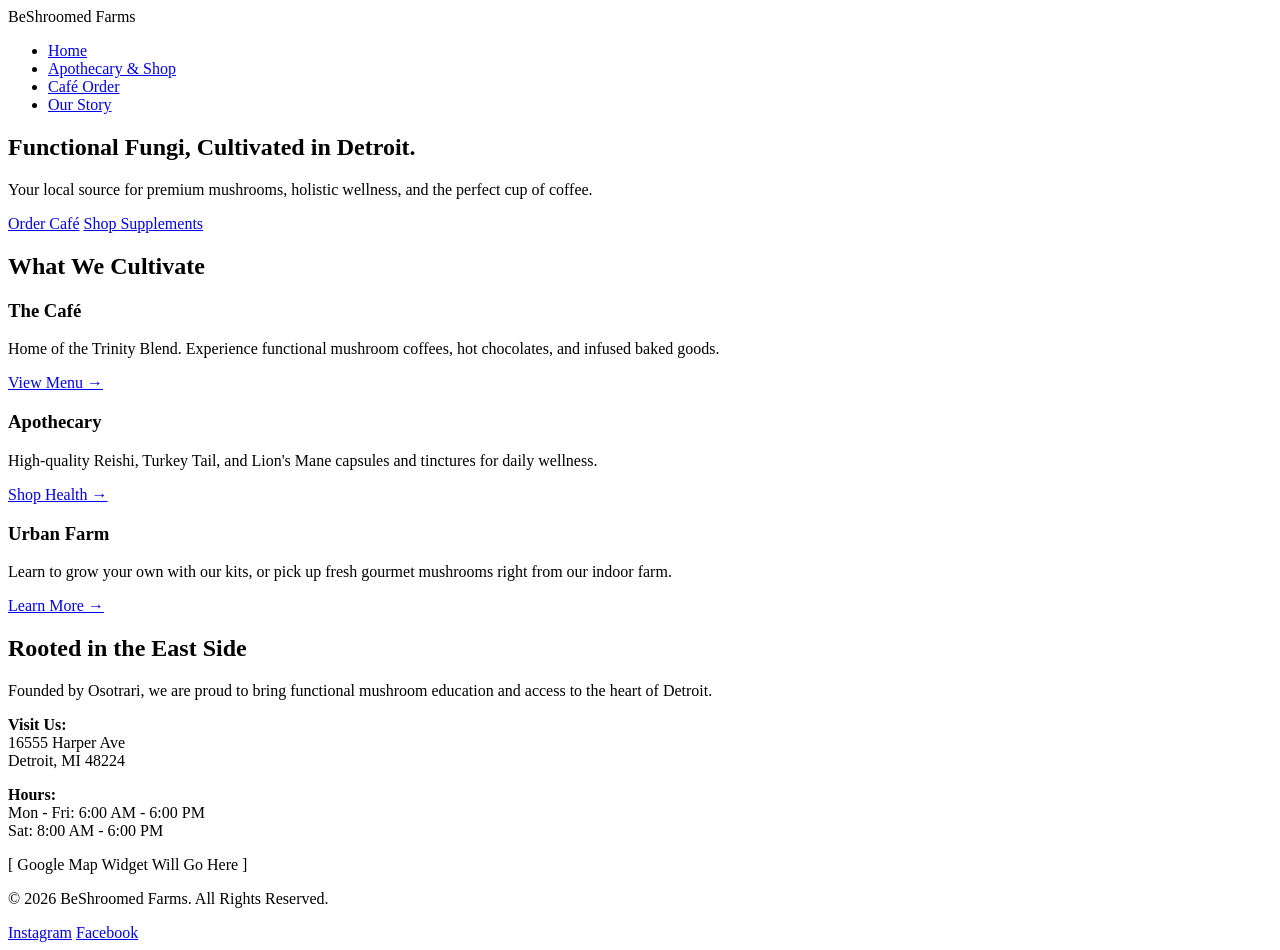
==== index.html @ c1e8046a "Create index.html" ====
<!DOCTYPE html>
<html lang="en">
<head>
    <meta charset="UTF-8">
    <meta name="viewport" content="width=device-width, initial-scale=1.0">
    <title>BeShroomed Farms | Detroit's Mushroom Farm & Café</title>
    <link rel="stylesheet" href="styles.css">
    <link href="https://fonts.googleapis.com/css2?family=Montserrat:wght@300;400;600&display=swap" rel="stylesheet">
</head>
<body>
  

    <header>
        <div class="logo">BeShroomed Farms</div>
        <nav>
            <ul>
                <li><a href="index.html">Home</a></li>
                <li><a href="shop.html">Apothecary & Shop</a></li>
                <li><a href="cafe.html">Café Order</a></li>
                <li><a href="about.html">Our Story</a></li>
            </ul>
        </nav>
    </header>

    <section class="hero">
        <div class="hero-content">
            <h1>Functional Fungi, Cultivated in Detroit.</h1>
            <p>Your local source for premium mushrooms, holistic wellness, and the perfect cup of coffee.</p>
            <div class="cta-buttons">
                <a href="cafe.html" class="btn primary-btn">Order Café</a>
                <a href="shop.html" class="btn secondary-btn">Shop Supplements</a>
            </div>
        </div>
    </section>

    <section class="offerings">
        <h2>What We Cultivate</h2>
        <div class="card-container">
            <div class="card">
                <h3>The Café</h3>
                <p>Home of the Trinity Blend. Experience functional mushroom coffees, hot chocolates, and infused baked goods.</p>
                <a href="cafe.html">View Menu &rarr;</a>
            </div>
            <div class="card">
                <h3>Apothecary</h3>
                <p>High-quality Reishi, Turkey Tail, and Lion's Mane capsules and tinctures for daily wellness.</p>
                <a href="shop.html">Shop Health &rarr;</a>
            </div>
            <div class="card">
                <h3>Urban Farm</h3>
                <p>Learn to grow your own with our kits, or pick up fresh gourmet mushrooms right from our indoor farm.</p>
                <a href="about.html#farm">Learn More &rarr;</a>
            </div>
        </div>
    </section>

    <section class="location-info">
        <div class="location-text">
            <h2>Rooted in the East Side</h2>
            <p>Founded by Osotrari, we are proud to bring functional mushroom education and access to the heart of Detroit.</p>
            <p><strong>Visit Us:</strong><br>16555 Harper Ave<br>Detroit, MI 48224</p>
            <p><strong>Hours:</strong><br>Mon - Fri: 6:00 AM - 6:00 PM<br>Sat: 8:00 AM - 6:00 PM</p>
        </div>
        <div class="map-container">
            <div class="map-placeholder">[ Google Map Widget Will Go Here ]</div>
        </div>
    </section>

    <footer>
        <p>&copy; 2026 BeShroomed Farms. All Rights Reserved.</p>
        <div class="social-links">
            <a href="https://www.instagram.com/beshroomedfarms" target="_blank">Instagram</a>
            <a href="https://www.facebook.com/profile.php?id=61552091885551" target="_blank">Facebook</a>
        </div>
    </footer>

</body>
</html>
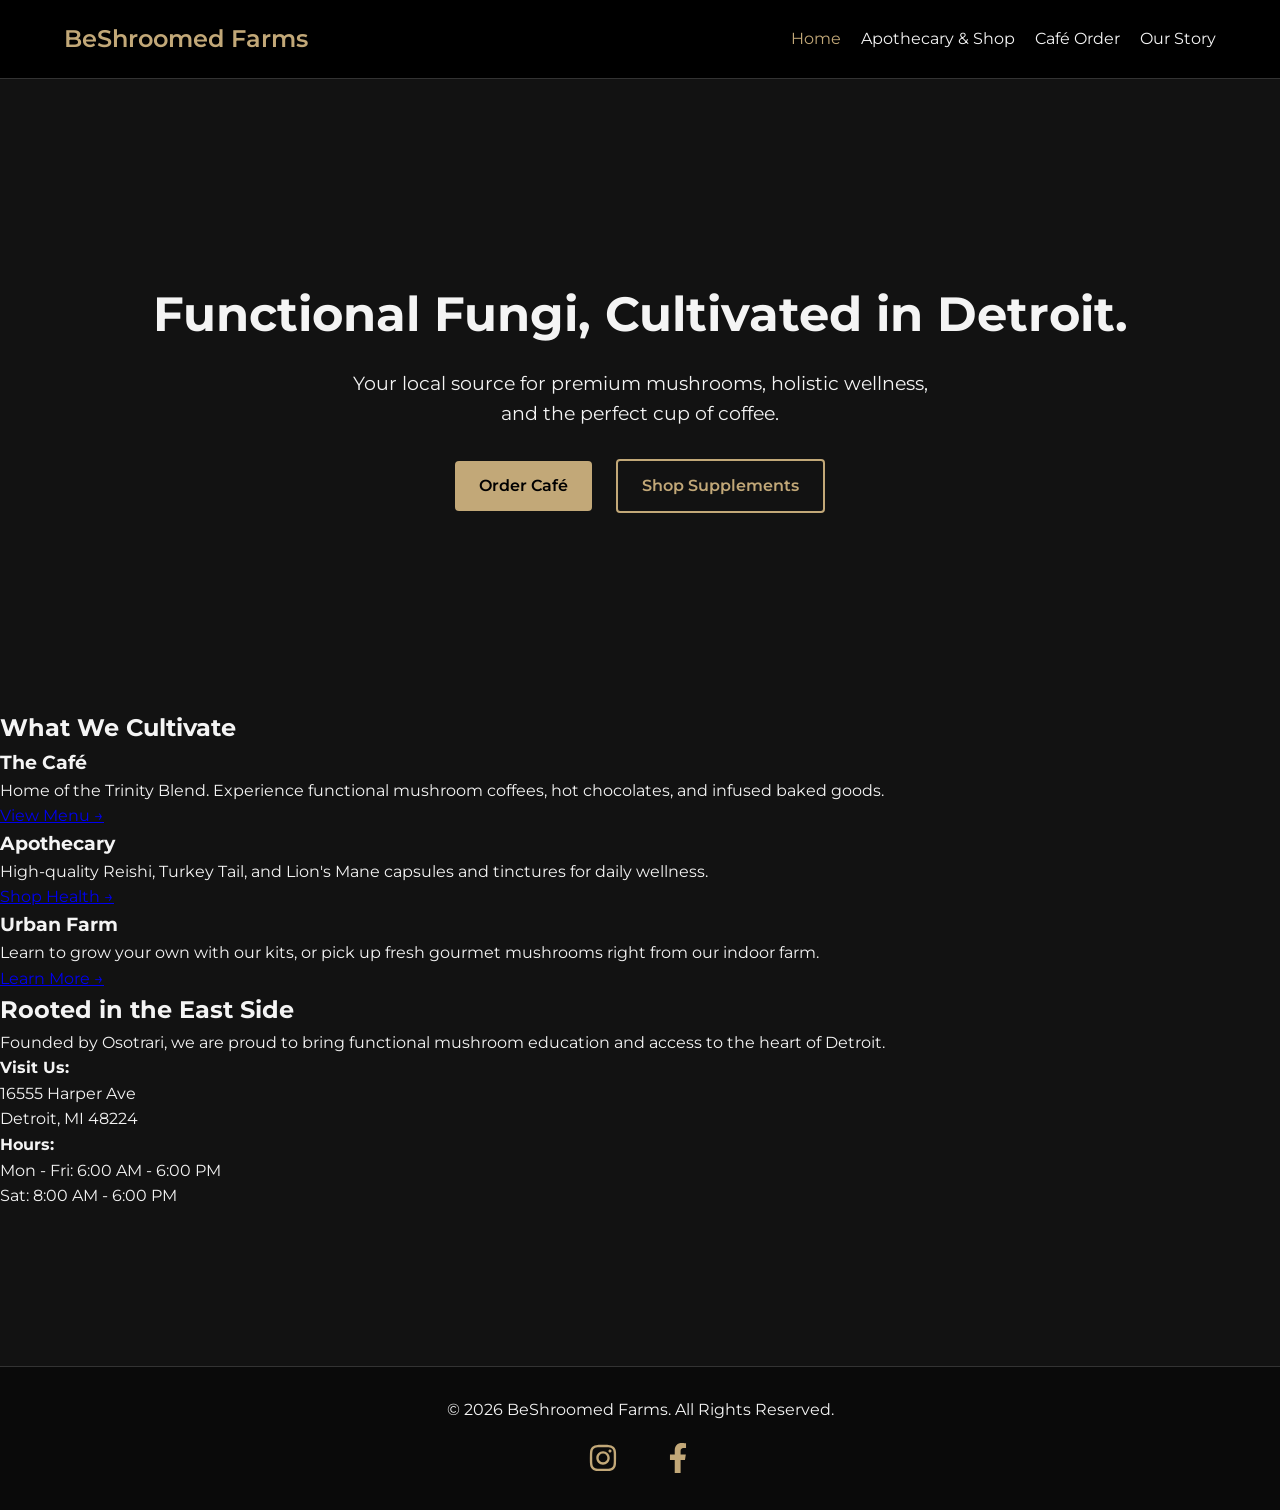
==== commit bd1f67c4: "Update index.html" ====
--- a/index.html
+++ b/index.html
@@ -8,13 +8,12 @@
     <link href="https://fonts.googleapis.com/css2?family=Montserrat:wght@300;400;600&display=swap" rel="stylesheet">
 </head>
 <body>
-  
 
     <header>
         <div class="logo">BeShroomed Farms</div>
         <nav>
             <ul>
-                <li><a href="index.html">Home</a></li>
+                <li><a href="index.html" style="color: var(--accent-earth);">Home</a></li>
                 <li><a href="shop.html">Apothecary & Shop</a></li>
                 <li><a href="cafe.html">Café Order</a></li>
                 <li><a href="about.html">Our Story</a></li>
@@ -61,16 +60,31 @@
             <p><strong>Visit Us:</strong><br>16555 Harper Ave<br>Detroit, MI 48224</p>
             <p><strong>Hours:</strong><br>Mon - Fri: 6:00 AM - 6:00 PM<br>Sat: 8:00 AM - 6:00 PM</p>
         </div>
-        <div class="map-container">
-            <div class="map-placeholder">[ Google Map Widget Will Go Here ]</div>
+        <div class="map-container" style="overflow: hidden;">
+            <iframe 
+                width="100%" 
+                height="100%" 
+                style="border:0; border-radius: 8px;" 
+                loading="lazy" 
+                allowfullscreen 
+                src="https://maps.google.com/maps?q=16555%20Harper%20Ave,%20Detroit,%20MI%2048224&t=&z=14&ie=UTF8&iwloc=&output=embed">
+            </iframe>
         </div>
     </section>
 
     <footer>
         <p>&copy; 2026 BeShroomed Farms. All Rights Reserved.</p>
         <div class="social-links">
-            <a href="https://www.instagram.com/beshroomedfarms" target="_blank">Instagram</a>
-            <a href="https://www.facebook.com/profile.php?id=61552091885551" target="_blank">Facebook</a>
+            <a href="https://www.instagram.com/beshroomedfarms" target="_blank" aria-label="Instagram">
+                <svg class="social-icon" xmlns="http://www.w3.org/2000/svg" viewBox="0 0 448 512">
+                    <path d="M224.1 141c-63.6 0-114.9 51.3-114.9 114.9s51.3 114.9 114.9 114.9S339 319.5 339 255.9 287.7 141 224.1 141zm0 189.6c-41.1 0-74.7-33.5-74.7-74.7s33.5-74.7 74.7-74.7 74.7 33.5 74.7 74.7-33.6 74.7-74.7 74.7zm146.4-194.3c0 14.9-12 26.8-26.8 26.8-14.9 0-26.8-12-26.8-26.8s12-26.8 26.8-26.8 26.8 12.2 26.8 26.8zm76.1 27.2c-1.7-35.9-9.9-67.7-36.2-93.9-26.2-26.2-58-34.4-93.9-36.2-37-2.1-147.9-2.1-184.9 0-35.8 1.7-67.6 9.9-93.9 36.1s-34.4 58-36.2 93.9c-2.1 37-2.1 147.9 0 184.9 1.7 35.9 9.9 67.7 36.2 93.9s58 34.4 93.9 36.2c37 2.1 147.9 2.1 184.9 0 35.9-1.7 67.7-9.9 93.9-36.2 26.2-26.2 34.4-58 36.2-93.9 2.1-37 2.1-147.8 0-184.8zM398.8 388c-7.8 19.6-22.9 34.7-42.6 42.6-29.5 11.7-99.5 9-132.1 9s-102.7 2.6-132.1-9c-19.6-7.8-34.7-22.9-42.6-42.6-11.7-29.5-9-99.5-9-132.1s-2.6-102.7 9-132.1c7.8-19.6 22.9-34.7 42.6-42.6 29.5-11.7 99.5-9 132.1-9s102.7-2.6 132.1 9c19.6 7.8 34.7 22.9 42.6 42.6 11.7 29.5 9 99.5 9 132.1s2.7 102.7-9 132.1z"/>
+                </svg>
+            </a>
+            <a href="https://www.facebook.com/profile.php?id=61552091885551" target="_blank" aria-label="Facebook">
+                <svg class="social-icon" xmlns="http://www.w3.org/2000/svg" viewBox="0 0 320 512">
+                    <path d="M279.14 288l14.22-92.66h-88.91v-60.13c0-25.35 12.42-50.06 52.24-50.06h40.42V6.26S260.43 0 225.36 0c-73.22 0-121.08 44.38-121.08 124.72v70.62H22.89V288h81.39v224h100.17V288z"/>
+                </svg>
+            </a>
         </div>
     </footer>
 
--- a/styles.css
+++ b/styles.css
@@ -0,0 +1,492 @@
+/* --- Global Color Palette & Variables --- */
+:root {
+    --bg-dark: #121212;
+    --text-light: #f4f4f4;
+    --accent-earth: #c2a878; 
+    --accent-hover: #a18a5e;
+    --card-bg: #1e1e1e;
+}
+
+* {
+    margin: 0;
+    padding: 0;
+    box-sizing: border-box;
+    font-family: 'Montserrat', sans-serif;
+}
+
+body {
+    background-color: var(--bg-dark);
+    color: var(--text-light);
+    line-height: 1.6;
+}
+
+/* --- Header & Nav --- */
+header {
+    display: flex;
+    justify-content: space-between;
+    align-items: center;
+    padding: 20px 5%;
+    background-color: #000;
+    border-bottom: 1px solid #333;
+}
+
+.logo {
+    font-size: 1.5rem;
+    font-weight: 600;
+    color: var(--accent-earth);
+}
+
+nav ul {
+    list-style: none;
+    display: flex;
+    gap: 20px;
+}
+
+nav a {
+    color: var(--text-light);
+    text-decoration: none;
+    font-weight: 400;
+    transition: color 0.3s;
+}
+
+nav a:hover {
+    color: var(--accent-earth);
+}
+
+/* --- Base Hero Section (Used on Home Page) --- */
+.hero {
+    height: 70vh;
+    display: flex;
+    align-items: center;
+    justify-content: center;
+    text-align: center;
+    padding: 0 20px;
+    background: linear-gradient(rgba(18, 18, 18, 0.8), rgba(18, 18, 18, 0.9)), url('https://placehold.co/1920x1080/1a1a1a/c2a878?text=Detroit+Mushroom+Farm') center/cover;
+}
+
+.hero h1 {
+    font-size: 3rem;
+    margin-bottom: 15px;
+}
+
+.hero p {
+    font-size: 1.2rem;
+    max-width: 600px;
+    margin: 0 auto 30px;
+}
+
+/* --- Buttons --- */
+.btn {
+    padding: 12px 24px;
+    text-decoration: none;
+    border-radius: 4px;
+    font-weight: 600;
+    transition: background 0.3s, color 0.3s;
+    margin: 0 10px;
+    display: inline-block;
+}
+
+.primary-btn {
+    background-color: var(--accent-earth);
+    color: #000;
+}
+
+.primary-btn:hover {
+    background-color: var(--accent-hover);
+}
+
+.secondary-btn {
+    background-color: transparent;
+    border: 2px solid var(--accent-earth);
+    color: var(--accent-earth);
+}
+
+.secondary-btn:hover {
+    background-color: var(--accent-earth);
+    color: #000;
+}
+
+/* --- Footer --- */
+footer {
+    text-align: center;
+    padding: 30px;
+    background-color: #0a0a0a;
+    border-top: 1px solid #333;
+}
+
+.social-links {
+    margin-top: 15px;
+}
+
+.social-links a {
+    color: var(--accent-earth);
+    text-decoration: none;
+    margin: 0 10px;
+}
+
+/* =========================================
+   CAFÉ PAGE SPECIFIC STYLES
+   ========================================= */
+
+.cafe-hero {
+    height: 50vh; 
+    background: linear-gradient(rgba(18, 18, 18, 0.8), rgba(18, 18, 18, 0.9)), url('https://placehold.co/1920x1080/1a1a1a/c2a878?text=Cafe+Interior') center/cover;
+}
+
+.menu-container {
+    max-width: 800px;
+    margin: 60px auto;
+    padding: 0 20px;
+}
+
+.menu-category {
+    margin-bottom: 50px;
+}
+
+.menu-category h2 {
+    color: var(--accent-earth);
+    border-bottom: 2px solid #333;
+    padding-bottom: 10px;
+    margin-bottom: 10px;
+}
+
+.category-desc {
+    font-style: italic;
+    color: #aaa;
+    margin-bottom: 25px;
+}
+
+.menu-item {
+    display: flex;
+    align-items: center; 
+    gap: 20px; 
+    margin-bottom: 30px; 
+    padding-bottom: 20px;
+    border-bottom: 1px dashed #333;
+}
+
+.menu-item-img {
+    width: 100px; 
+    height: 100px; 
+    object-fit: cover; 
+    border-radius: 8px; 
+    border: 2px solid var(--accent-earth); 
+}
+
+.item-content {
+    display: flex;
+    justify-content: space-between; 
+    align-items: baseline;
+    width: 100%; 
+}
+
+.item-details h3 {
+    font-size: 1.2rem;
+    color: var(--text-light);
+}
+
+.item-details p {
+    font-size: 0.9rem;
+    color: #bbb;
+    margin-top: 5px;
+    max-width: 85%; 
+}
+
+.item-price {
+    font-weight: 600;
+    color: var(--accent-earth);
+    font-size: 1.1rem;
+    white-space: nowrap; 
+}
+
+.order-integration {
+    text-align: center;
+    padding: 60px 20px;
+    background-color: var(--card-bg);
+    margin-bottom: 0;
+}
+
+/* Mobile Responsiveness for Menu Items */
+@media (max-width: 600px) {
+    .menu-item {
+        flex-direction: column; 
+        align-items: flex-start;
+    }
+    
+    .menu-item-img {
+        width: 100%; 
+        height: 200px;
+    }
+    
+    .item-content {
+        flex-direction: column;
+        gap: 10px;
+    }
+}
+
+/* =========================================
+   ABOUT PAGE SPECIFIC STYLES
+   ========================================= */
+
+.about-hero {
+    height: 50vh;
+    background: linear-gradient(rgba(18, 18, 18, 0.8), rgba(18, 18, 18, 0.9)), url('https://placehold.co/1920x1080/1a1a1a/c2a878?text=Urban+Farm+Setup') center/cover;
+}
+
+.story-container {
+    max-width: 1000px;
+    margin: 80px auto;
+    padding: 0 20px;
+}
+
+.story-block {
+    display: flex;
+    align-items: center;
+    gap: 50px;
+    margin-bottom: 80px;
+}
+
+/* This reverses the layout for every other block to keep the eye moving */
+.reverse-block {
+    flex-direction: row-reverse;
+}
+
+.story-text {
+    flex: 1;
+}
+
+.story-text h2 {
+    color: var(--accent-earth);
+    margin-bottom: 20px;
+    font-size: 2.2rem;
+    line-height: 1.2;
+}
+
+.story-text p {
+    margin-bottom: 15px;
+    font-size: 1.1rem;
+    color: #ccc;
+}
+
+.story-img {
+    flex: 1;
+    width: 100%;
+    max-width: 500px;
+    height: 400px;
+    object-fit: cover;
+    border-radius: 8px;
+    border: 2px solid #333;
+}
+
+/* Styling for the video embed placeholder */
+.video-placeholder {
+    flex: 1;
+    width: 100%;
+    max-width: 500px;
+    height: 400px;
+    background-color: var(--card-bg);
+    border-radius: 8px;
+    border: 2px dashed var(--accent-earth);
+    display: flex;
+    align-items: center;
+    justify-content: center;
+    color: var(--accent-earth);
+    font-style: italic;
+    font-weight: 600;
+}
+
+/* Mobile Responsiveness for the Story Blocks */
+@media (max-width: 800px) {
+    .story-block, .reverse-block {
+        flex-direction: column; /* Stacks text and image/video */
+        text-align: center;
+        gap: 30px;
+        margin-bottom: 60px;
+    }
+
+    .story-img, .video-placeholder {
+        height: 300px;
+    }
+}
+
+/* =========================================
+   SHOP PAGE SPECIFIC STYLES
+   ========================================= */
+
+.shop-hero {
+    height: 50vh;
+    background: linear-gradient(rgba(18, 18, 18, 0.8), rgba(18, 18, 18, 0.9)), url('https://placehold.co/1920x1080/1a1a1a/c2a878?text=Apothecary+Supplements') center/cover;
+}
+
+.shop-container {
+    max-width: 1200px;
+    margin: 60px auto;
+    padding: 0 20px;
+}
+
+.shop-category-title {
+    color: var(--accent-earth);
+    border-bottom: 2px solid #333;
+    padding-bottom: 10px;
+    margin-bottom: 40px;
+    font-size: 2rem;
+    margin-top: 60px;
+}
+
+/* The Grid System for Products */
+.product-grid {
+    display: grid;
+    grid-template-columns: repeat(auto-fit, minmax(300px, 1fr));
+    gap: 40px;
+}
+
+.product-card {
+    background-color: var(--card-bg);
+    border: 1px solid #333;
+    border-radius: 8px;
+    padding: 20px;
+    text-align: center;
+    transition: transform 0.3s ease, box-shadow 0.3s ease;
+    display: flex;
+    flex-direction: column;
+}
+
+.product-card:hover {
+    transform: translateY(-5px);
+    box-shadow: 0 8px 15px rgba(0, 0, 0, 0.5);
+}
+
+.product-img {
+    width: 100%;
+    height: 250px;
+    object-fit: cover;
+    border-radius: 4px;
+    margin-bottom: 20px;
+    border: 2px solid #222;
+}
+
+.product-title {
+    font-size: 1.3rem;
+    color: var(--text-light);
+    margin-bottom: 10px;
+}
+
+.product-desc {
+    font-size: 0.95rem;
+    color: #bbb;
+    margin-bottom: 20px;
+    flex-grow: 1; /* Pushes the price and button to the bottom evenly */
+}
+
+.product-price {
+    font-size: 1.4rem;
+    color: var(--accent-earth);
+    font-weight: 600;
+    margin-bottom: 20px;
+}
+
+.add-to-cart {
+    width: 100%;
+    margin: 0;
+    cursor: pointer;
+}
+
+/* =========================================
+   UPDATED FOOTER SOCIAL ICONS
+   ========================================= */
+
+.social-links {
+    margin-top: 20px;
+    display: flex;
+    justify-content: center;
+    gap: 25px;
+}
+
+.social-icon {
+    width: 30px; /* Size of the icon */
+    height: 30px;
+    fill: var(--accent-earth); /* Colors the SVG to match your theme */
+    transition: fill 0.3s ease, transform 0.3s ease;
+}
+
+.social-links a:hover .social-icon {
+    fill: var(--accent-hover);
+    transform: scale(1.1); /* Subtle "pop" effect on hover */
+}
+/* =========================================
+   CONTACT FORM STYLES
+   ========================================= */
+.contact-section {
+    background-color: var(--card-bg);
+    padding: 60px 20px;
+    border-top: 1px solid #333;
+}
+
+.contact-container {
+    max-width: 600px;
+    margin: 0 auto;
+    text-align: center;
+}
+
+.contact-container h2 {
+    color: var(--accent-earth);
+    margin-bottom: 10px;
+}
+
+.contact-container p {
+    margin-bottom: 30px;
+    color: #ccc;
+}
+
+.contact-form {
+    display: flex;
+    flex-direction: column;
+    gap: 15px;
+}
+
+.input-group input, 
+.input-group select, 
+.input-group textarea {
+    width: 100%;
+    padding: 15px;
+    background-color: #121212;
+    border: 1px solid #333;
+    border-radius: 4px;
+    color: var(--text-light);
+    font-family: 'Montserrat', sans-serif;
+}
+
+.input-group input:focus, 
+.input-group select:focus, 
+.input-group textarea:focus {
+    outline: none;
+    border-color: var(--accent-earth);
+}
+/* =========================================
+   JAVASCRIPT TOAST NOTIFICATION STYLES
+   ========================================= */
+.toast {
+    visibility: hidden; /* Hidden by default */
+    min-width: 250px;
+    background-color: var(--accent-earth);
+    color: #000;
+    text-align: center;
+    border-radius: 4px;
+    padding: 16px;
+    position: fixed;
+    z-index: 1000;
+    left: 50%;
+    bottom: 30px;
+    transform: translateX(-50%); /* Centers the box */
+    font-weight: 600;
+    box-shadow: 0px 4px 15px rgba(0, 0, 0, 0.5);
+    opacity: 0;
+    transition: opacity 0.3s, bottom 0.3s;
+}
+
+/* This class is added by JavaScript when clicked */
+.toast.show {
+    visibility: visible;
+    opacity: 1;
+    bottom: 50px; /* Slides it up slightly for a nice effect */
+}
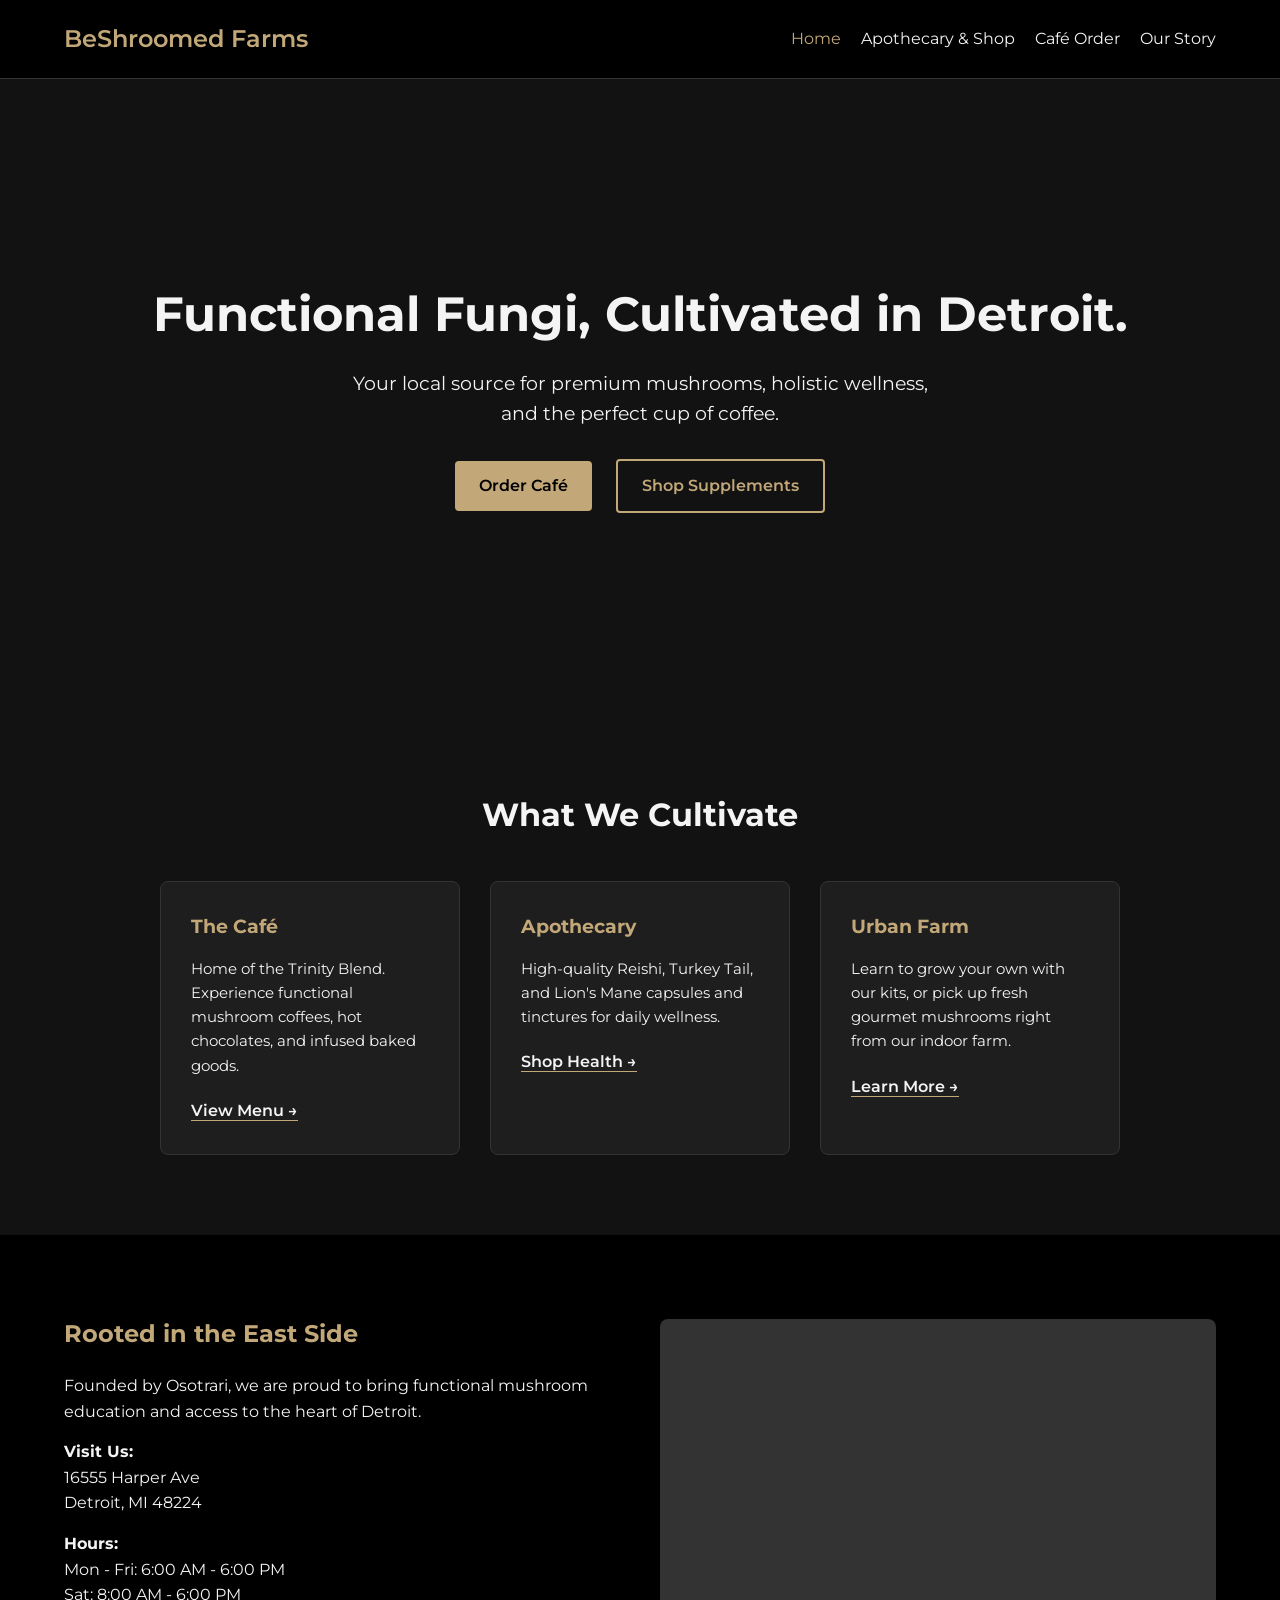
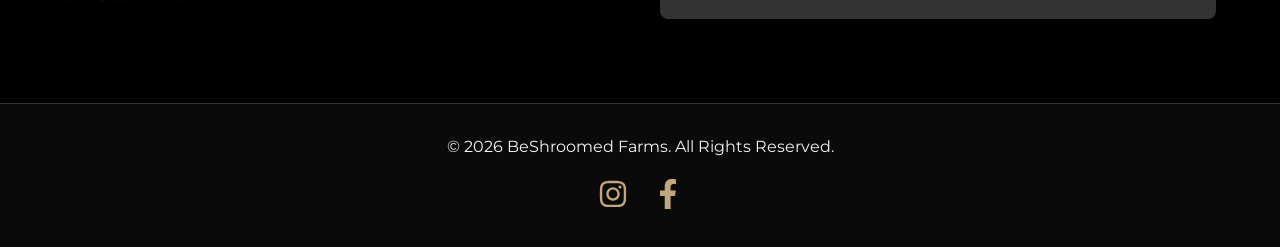
==== commit a85e3f27: "Update index.html" ====
--- a/index.html
+++ b/index.html
@@ -21,7 +21,7 @@
         </nav>
     </header>
 
-    <section class="hero">
+    <section class="hero home-hero">
         <div class="hero-content">
             <h1>Functional Fungi, Cultivated in Detroit.</h1>
             <p>Your local source for premium mushrooms, holistic wellness, and the perfect cup of coffee.</p>
@@ -48,7 +48,7 @@
             <div class="card">
                 <h3>Urban Farm</h3>
                 <p>Learn to grow your own with our kits, or pick up fresh gourmet mushrooms right from our indoor farm.</p>
-                <a href="about.html#farm">Learn More &rarr;</a>
+                <a href="about.html">Learn More &rarr;</a>
             </div>
         </div>
     </section>
@@ -60,14 +60,16 @@
             <p><strong>Visit Us:</strong><br>16555 Harper Ave<br>Detroit, MI 48224</p>
             <p><strong>Hours:</strong><br>Mon - Fri: 6:00 AM - 6:00 PM<br>Sat: 8:00 AM - 6:00 PM</p>
         </div>
-        <div class="map-container" style="overflow: hidden;">
+        
+        <div class="map-container">
             <iframe 
+                src="https://www.google.com/maps/embed?pb=!1m18!1m12!1m3!1d2947.382068000000!2d-82.95252!3d42.39656!2m3!1f0!2f0!3f0!3m2!1i1024!2i768!4f13.1!3m3!1m2!1s0x8824d57e3f8a4e8d%3A0x6b4c3e8e7c8e7c8e!2s16555%20Harper%20Ave%2C%20Detroit%2C%20MI%2048224!5e0!3m2!1sen!2sus!4v1711620000000!5m2!1sen!2sus" 
                 width="100%" 
                 height="100%" 
-                style="border:0; border-radius: 8px;" 
+                style="border:0;" 
+                allowfullscreen="" 
                 loading="lazy" 
-                allowfullscreen 
-                src="https://maps.google.com/maps?q=16555%20Harper%20Ave,%20Detroit,%20MI%2048224&t=&z=14&ie=UTF8&iwloc=&output=embed">
+                referrerpolicy="no-referrer-when-downgrade">
             </iframe>
         </div>
     </section>
--- a/styles.css
+++ b/styles.css
@@ -1,4 +1,6 @@
-/* --- Global Color Palette & Variables --- */
+/* =========================================
+   1. GLOBAL VARIABLES & BASE STYLES
+   ========================================= */
 :root {
     --bg-dark: #121212;
     --text-light: #f4f4f4;
@@ -14,13 +16,18 @@
     font-family: 'Montserrat', sans-serif;
 }
 
-body {
+/* Hard reset to prevent horizontal scrolling on mobile */
+html, body {
+    overflow-x: hidden;
+    width: 100%;
     background-color: var(--bg-dark);
     color: var(--text-light);
     line-height: 1.6;
 }
 
-/* --- Header & Nav --- */
+/* =========================================
+   2. HEADER & NAVIGATION
+   ========================================= */
 header {
     display: flex;
     justify-content: space-between;
@@ -53,7 +60,9 @@
     color: var(--accent-earth);
 }
 
-/* --- Base Hero Section (Used on Home Page) --- */
+/* =========================================
+   3. HERO SECTIONS (ALL PAGES) - MOCK PHOTOS
+   ========================================= */
 .hero {
     height: 70vh;
     display: flex;
@@ -61,7 +70,26 @@
     justify-content: center;
     text-align: center;
     padding: 0 20px;
-    background: linear-gradient(rgba(18, 18, 18, 0.8), rgba(18, 18, 18, 0.9)), url('https://placehold.co/1920x1080/1a1a1a/c2a878?text=Detroit+Mushroom+Farm') center/cover;
+    /* Moody coffee roaster vibe */
+    background: linear-gradient(rgba(18, 18, 18, 0.8), rgba(18, 18, 18, 0.9)), url('https://images.unsplash.com/photo-1509042239860-f550ce710b93?auto=format&fit=crop&w=1920&q=80') center/cover;
+}
+
+.cafe-hero {
+    height: 50vh; 
+    /* Dark, aesthetic cafe interior */
+    background: linear-gradient(rgba(18, 18, 18, 0.8), rgba(18, 18, 18, 0.9)), url('https://images.unsplash.com/photo-1554118811-1e0d58224f24?auto=format&fit=crop&w=1920&q=80') center/cover;
+}
+
+.about-hero {
+    height: 50vh;
+    /* Urban indoor farming setup */
+    background: linear-gradient(rgba(18, 18, 18, 0.8), rgba(18, 18, 18, 0.9)), url('https://images.unsplash.com/photo-1530836369250-ef71a3f5e48c?auto=format&fit=crop&w=1920&q=80') center/cover;
+}
+
+.shop-hero {
+    height: 50vh;
+    /* Amber apothecary bottles */
+    background: linear-gradient(rgba(18, 18, 18, 0.8), rgba(18, 18, 18, 0.9)), url('https://images.unsplash.com/photo-1584308666744-24d5c474f2ae?auto=format&fit=crop&w=1920&q=80') center/cover;
 }
 
 .hero h1 {
@@ -75,7 +103,9 @@
     margin: 0 auto 30px;
 }
 
-/* --- Buttons --- */
+/* =========================================
+   4. BUTTONS
+   ========================================= */
 .btn {
     padding: 12px 24px;
     text-decoration: none;
@@ -84,6 +114,10 @@
     transition: background 0.3s, color 0.3s;
     margin: 0 10px;
     display: inline-block;
+    border: none;
+    font-family: 'Montserrat', sans-serif;
+    font-size: 1rem;
+    cursor: pointer;
 }
 
 .primary-btn {
@@ -106,33 +140,90 @@
     color: #000;
 }
 
-/* --- Footer --- */
-footer {
+/* =========================================
+   5. HOME PAGE SPECIFIC
+   ========================================= */
+.offerings {
+    padding: 80px 5%;
     text-align: center;
+}
+
+.offerings h2 {
+    margin-bottom: 40px;
+    font-size: 2rem;
+}
+
+.card-container {
+    display: flex;
+    justify-content: center;
+    gap: 30px;
+    flex-wrap: wrap;
+}
+
+.card {
+    background-color: var(--card-bg);
     padding: 30px;
-    background-color: #0a0a0a;
-    border-top: 1px solid #333;
-}
-
-.social-links {
-    margin-top: 15px;
-}
-
-.social-links a {
-    color: var(--accent-earth);
+    border-radius: 8px;
+    width: 300px;
+    text-align: left;
+    border: 1px solid #333;
+}
+
+.card h3 {
+    color: var(--accent-earth);
+    margin-bottom: 15px;
+}
+
+.card p {
+    margin-bottom: 20px;
+    font-size: 0.95rem;
+}
+
+.card a {
+    color: var(--text-light);
     text-decoration: none;
-    margin: 0 10px;
-}
-
-/* =========================================
-   CAFÉ PAGE SPECIFIC STYLES
-   ========================================= */
-
-.cafe-hero {
-    height: 50vh; 
-    background: linear-gradient(rgba(18, 18, 18, 0.8), rgba(18, 18, 18, 0.9)), url('https://placehold.co/1920x1080/1a1a1a/c2a878?text=Cafe+Interior') center/cover;
-}
-
+    font-weight: 600;
+    border-bottom: 1px solid var(--accent-earth);
+}
+
+.location-info {
+    display: flex;
+    padding: 80px 5%;
+    background-color: #000;
+    align-items: center;
+    gap: 40px;
+    flex-wrap: wrap;
+}
+
+.location-text {
+    flex: 1;
+    min-width: 300px;
+}
+
+.location-text h2 {
+    margin-bottom: 20px;
+    color: var(--accent-earth);
+}
+
+.location-text p {
+    margin-bottom: 15px;
+}
+
+.map-container {
+    flex: 1;
+    min-width: 300px;
+    height: 300px;
+    background-color: #333;
+    display: flex;
+    align-items: center;
+    justify-content: center;
+    border-radius: 8px;
+    overflow: hidden;
+}
+
+/* =========================================
+   6. CAFE PAGE SPECIFIC
+   ========================================= */
 .menu-container {
     max-width: 800px;
     margin: 60px auto;
@@ -206,33 +297,9 @@
     margin-bottom: 0;
 }
 
-/* Mobile Responsiveness for Menu Items */
-@media (max-width: 600px) {
-    .menu-item {
-        flex-direction: column; 
-        align-items: flex-start;
-    }
-    
-    .menu-item-img {
-        width: 100%; 
-        height: 200px;
-    }
-    
-    .item-content {
-        flex-direction: column;
-        gap: 10px;
-    }
-}
-
-/* =========================================
-   ABOUT PAGE SPECIFIC STYLES
-   ========================================= */
-
-.about-hero {
-    height: 50vh;
-    background: linear-gradient(rgba(18, 18, 18, 0.8), rgba(18, 18, 18, 0.9)), url('https://placehold.co/1920x1080/1a1a1a/c2a878?text=Urban+Farm+Setup') center/cover;
-}
-
+/* =========================================
+   7. ABOUT PAGE SPECIFIC
+   ========================================= */
 .story-container {
     max-width: 1000px;
     margin: 80px auto;
@@ -246,7 +313,6 @@
     margin-bottom: 80px;
 }
 
-/* This reverses the layout for every other block to keep the eye moving */
 .reverse-block {
     flex-direction: row-reverse;
 }
@@ -268,7 +334,7 @@
     color: #ccc;
 }
 
-.story-img {
+.story-img, .story-video {
     flex: 1;
     width: 100%;
     max-width: 500px;
@@ -276,145 +342,11 @@
     object-fit: cover;
     border-radius: 8px;
     border: 2px solid #333;
-}
-
-/* Styling for the video embed placeholder */
-.video-placeholder {
-    flex: 1;
-    width: 100%;
-    max-width: 500px;
-    height: 400px;
-    background-color: var(--card-bg);
-    border-radius: 8px;
-    border: 2px dashed var(--accent-earth);
-    display: flex;
-    align-items: center;
-    justify-content: center;
-    color: var(--accent-earth);
-    font-style: italic;
-    font-weight: 600;
-}
-
-/* Mobile Responsiveness for the Story Blocks */
-@media (max-width: 800px) {
-    .story-block, .reverse-block {
-        flex-direction: column; /* Stacks text and image/video */
-        text-align: center;
-        gap: 30px;
-        margin-bottom: 60px;
-    }
-
-    .story-img, .video-placeholder {
-        height: 300px;
-    }
-}
-
-/* =========================================
-   SHOP PAGE SPECIFIC STYLES
-   ========================================= */
-
-.shop-hero {
-    height: 50vh;
-    background: linear-gradient(rgba(18, 18, 18, 0.8), rgba(18, 18, 18, 0.9)), url('https://placehold.co/1920x1080/1a1a1a/c2a878?text=Apothecary+Supplements') center/cover;
-}
-
-.shop-container {
-    max-width: 1200px;
-    margin: 60px auto;
-    padding: 0 20px;
-}
-
-.shop-category-title {
-    color: var(--accent-earth);
-    border-bottom: 2px solid #333;
-    padding-bottom: 10px;
-    margin-bottom: 40px;
-    font-size: 2rem;
-    margin-top: 60px;
-}
-
-/* The Grid System for Products */
-.product-grid {
-    display: grid;
-    grid-template-columns: repeat(auto-fit, minmax(300px, 1fr));
-    gap: 40px;
-}
-
-.product-card {
-    background-color: var(--card-bg);
-    border: 1px solid #333;
-    border-radius: 8px;
-    padding: 20px;
-    text-align: center;
-    transition: transform 0.3s ease, box-shadow 0.3s ease;
-    display: flex;
-    flex-direction: column;
-}
-
-.product-card:hover {
-    transform: translateY(-5px);
-    box-shadow: 0 8px 15px rgba(0, 0, 0, 0.5);
-}
-
-.product-img {
-    width: 100%;
-    height: 250px;
-    object-fit: cover;
-    border-radius: 4px;
-    margin-bottom: 20px;
-    border: 2px solid #222;
-}
-
-.product-title {
-    font-size: 1.3rem;
-    color: var(--text-light);
-    margin-bottom: 10px;
-}
-
-.product-desc {
-    font-size: 0.95rem;
-    color: #bbb;
-    margin-bottom: 20px;
-    flex-grow: 1; /* Pushes the price and button to the bottom evenly */
-}
-
-.product-price {
-    font-size: 1.4rem;
-    color: var(--accent-earth);
-    font-weight: 600;
-    margin-bottom: 20px;
-}
-
-.add-to-cart {
-    width: 100%;
-    margin: 0;
-    cursor: pointer;
-}
-
-/* =========================================
-   UPDATED FOOTER SOCIAL ICONS
-   ========================================= */
-
-.social-links {
-    margin-top: 20px;
-    display: flex;
-    justify-content: center;
-    gap: 25px;
-}
-
-.social-icon {
-    width: 30px; /* Size of the icon */
-    height: 30px;
-    fill: var(--accent-earth); /* Colors the SVG to match your theme */
-    transition: fill 0.3s ease, transform 0.3s ease;
-}
-
-.social-links a:hover .social-icon {
-    fill: var(--accent-hover);
-    transform: scale(1.1); /* Subtle "pop" effect on hover */
-}
-/* =========================================
-   CONTACT FORM STYLES
+    background-color: #000; 
+}
+
+/* =========================================
+   8. CONTACT FORM STYLES
    ========================================= */
 .contact-section {
     background-color: var(--card-bg);
@@ -462,11 +394,115 @@
     outline: none;
     border-color: var(--accent-earth);
 }
-/* =========================================
-   JAVASCRIPT TOAST NOTIFICATION STYLES
+
+/* =========================================
+   9. SHOP PAGE SPECIFIC (WITH FILTERS)
+   ========================================= */
+.shop-container {
+    max-width: 1200px;
+    margin: 60px auto;
+    padding: 0 20px;
+}
+
+.shop-category-title {
+    color: var(--accent-earth);
+    border-bottom: 2px solid #333;
+    padding-bottom: 10px;
+    margin-bottom: 40px;
+    font-size: 2rem;
+    margin-top: 60px;
+}
+
+.filter-container {
+    display: flex;
+    justify-content: center;
+    gap: 15px;
+    margin-bottom: 40px;
+    flex-wrap: wrap;
+}
+
+.filter-btn {
+    background-color: transparent;
+    border: 2px solid var(--accent-earth);
+    color: var(--text-light);
+    padding: 8px 24px;
+    border-radius: 30px;
+    cursor: pointer;
+    transition: all 0.3s ease;
+    font-size: 1rem;
+}
+
+.filter-btn:hover, 
+.filter-btn.active {
+    background-color: var(--accent-earth);
+    color: #000;
+}
+
+.product-card.hide {
+    display: none;
+}
+
+.product-grid {
+    display: grid;
+    grid-template-columns: repeat(auto-fit, minmax(300px, 1fr));
+    gap: 40px;
+}
+
+.product-card {
+    background-color: var(--card-bg);
+    border: 1px solid #333;
+    border-radius: 8px;
+    padding: 20px;
+    text-align: center;
+    transition: transform 0.3s ease, box-shadow 0.3s ease;
+    display: flex;
+    flex-direction: column;
+}
+
+.product-card:hover {
+    transform: translateY(-5px);
+    box-shadow: 0 8px 15px rgba(0, 0, 0, 0.5);
+}
+
+.product-img {
+    width: 100%;
+    height: 250px;
+    object-fit: cover;
+    border-radius: 4px;
+    margin-bottom: 20px;
+    border: 2px solid #222;
+}
+
+.product-title {
+    font-size: 1.3rem;
+    color: var(--text-light);
+    margin-bottom: 10px;
+}
+
+.product-desc {
+    font-size: 0.95rem;
+    color: #bbb;
+    margin-bottom: 20px;
+    flex-grow: 1; 
+}
+
+.product-price {
+    font-size: 1.4rem;
+    color: var(--accent-earth);
+    font-weight: 600;
+    margin-bottom: 20px;
+}
+
+.add-to-cart {
+    width: 100%;
+    margin: 0;
+}
+
+/* =========================================
+   10. JAVASCRIPT TOAST NOTIFICATION
    ========================================= */
 .toast {
-    visibility: hidden; /* Hidden by default */
+    visibility: hidden; 
     min-width: 250px;
     background-color: var(--accent-earth);
     color: #000;
@@ -477,16 +513,150 @@
     z-index: 1000;
     left: 50%;
     bottom: 30px;
-    transform: translateX(-50%); /* Centers the box */
+    transform: translateX(-50%); 
     font-weight: 600;
     box-shadow: 0px 4px 15px rgba(0, 0, 0, 0.5);
     opacity: 0;
     transition: opacity 0.3s, bottom 0.3s;
 }
 
-/* This class is added by JavaScript when clicked */
 .toast.show {
     visibility: visible;
     opacity: 1;
-    bottom: 50px; /* Slides it up slightly for a nice effect */
-}
+    bottom: 50px; 
+}
+
+/* =========================================
+   11. FOOTER & SOCIAL ICONS
+   ========================================= */
+footer {
+    text-align: center;
+    padding: 30px;
+    background-color: #0a0a0a;
+    border-top: 1px solid #333;
+}
+
+.social-links {
+    margin-top: 20px;
+    display: flex;
+    justify-content: center;
+    gap: 25px;
+}
+
+.social-icon {
+    width: 30px; 
+    height: 30px;
+    fill: var(--accent-earth); 
+    transition: fill 0.3s ease, transform 0.3s ease;
+}
+
+.social-links a:hover .social-icon {
+    fill: var(--accent-hover);
+    transform: scale(1.1); 
+}
+
+/* =========================================
+   12. MASTER MOBILE OPTIMIZATION (Max-Width: 768px)
+   ========================================= */
+@media (max-width: 768px) {
+    
+    /* Center and stack the header so links don't get squished */
+    header {
+        flex-direction: column;
+        align-items: center;
+        padding: 20px 5%;
+        width: 100%;
+    }
+
+    .logo {
+        margin-bottom: 15px;
+        text-align: center;
+        font-size: 1.8rem;
+    }
+
+    nav ul {
+        flex-direction: column;
+        align-items: center;
+        gap: 15px;
+        width: 100%;
+    }
+
+    /* Shrink large hero typography */
+    .hero h1 {
+        font-size: 2rem;
+        line-height: 1.2;
+    }
+
+    .hero p {
+        font-size: 1rem;
+    }
+
+    .offerings h2, .shop-category-title, .story-text h2 {
+        font-size: 1.6rem;
+    }
+
+    /* Stack hero buttons nicely */
+    .cta-buttons {
+        display: flex;
+        flex-direction: column;
+        gap: 15px;
+        padding: 0 20px;
+    }
+
+    .btn {
+        margin: 0;
+        width: 100%;
+    }
+
+    /* Adjust padding to save space on small screens */
+    .offerings {
+        padding: 50px 5%;
+    }
+
+    .card {
+        width: 100%;
+        max-width: 350px;
+        padding: 20px;
+    }
+
+    .location-info {
+        padding: 50px 5%;
+        gap: 30px;
+    }
+
+    .map-container {
+        height: 250px;
+    }
+
+    .shop-container, .story-container {
+        margin: 40px auto;
+    }
+
+    /* Cafe mobile adjustments */
+    .menu-item {
+        flex-direction: column; 
+        align-items: flex-start;
+    }
+
+    .menu-item-img {
+        width: 100%; 
+        height: 200px;
+    }
+
+    .item-content {
+        flex-direction: column;
+        gap: 10px;
+    }
+
+    /* About page mobile adjustments */
+    .story-block, .reverse-block {
+        flex-direction: column; 
+        text-align: center;
+        gap: 30px;
+        margin-bottom: 60px;
+    }
+
+    .story-img, .story-video {
+        height: 300px;
+    }
+}
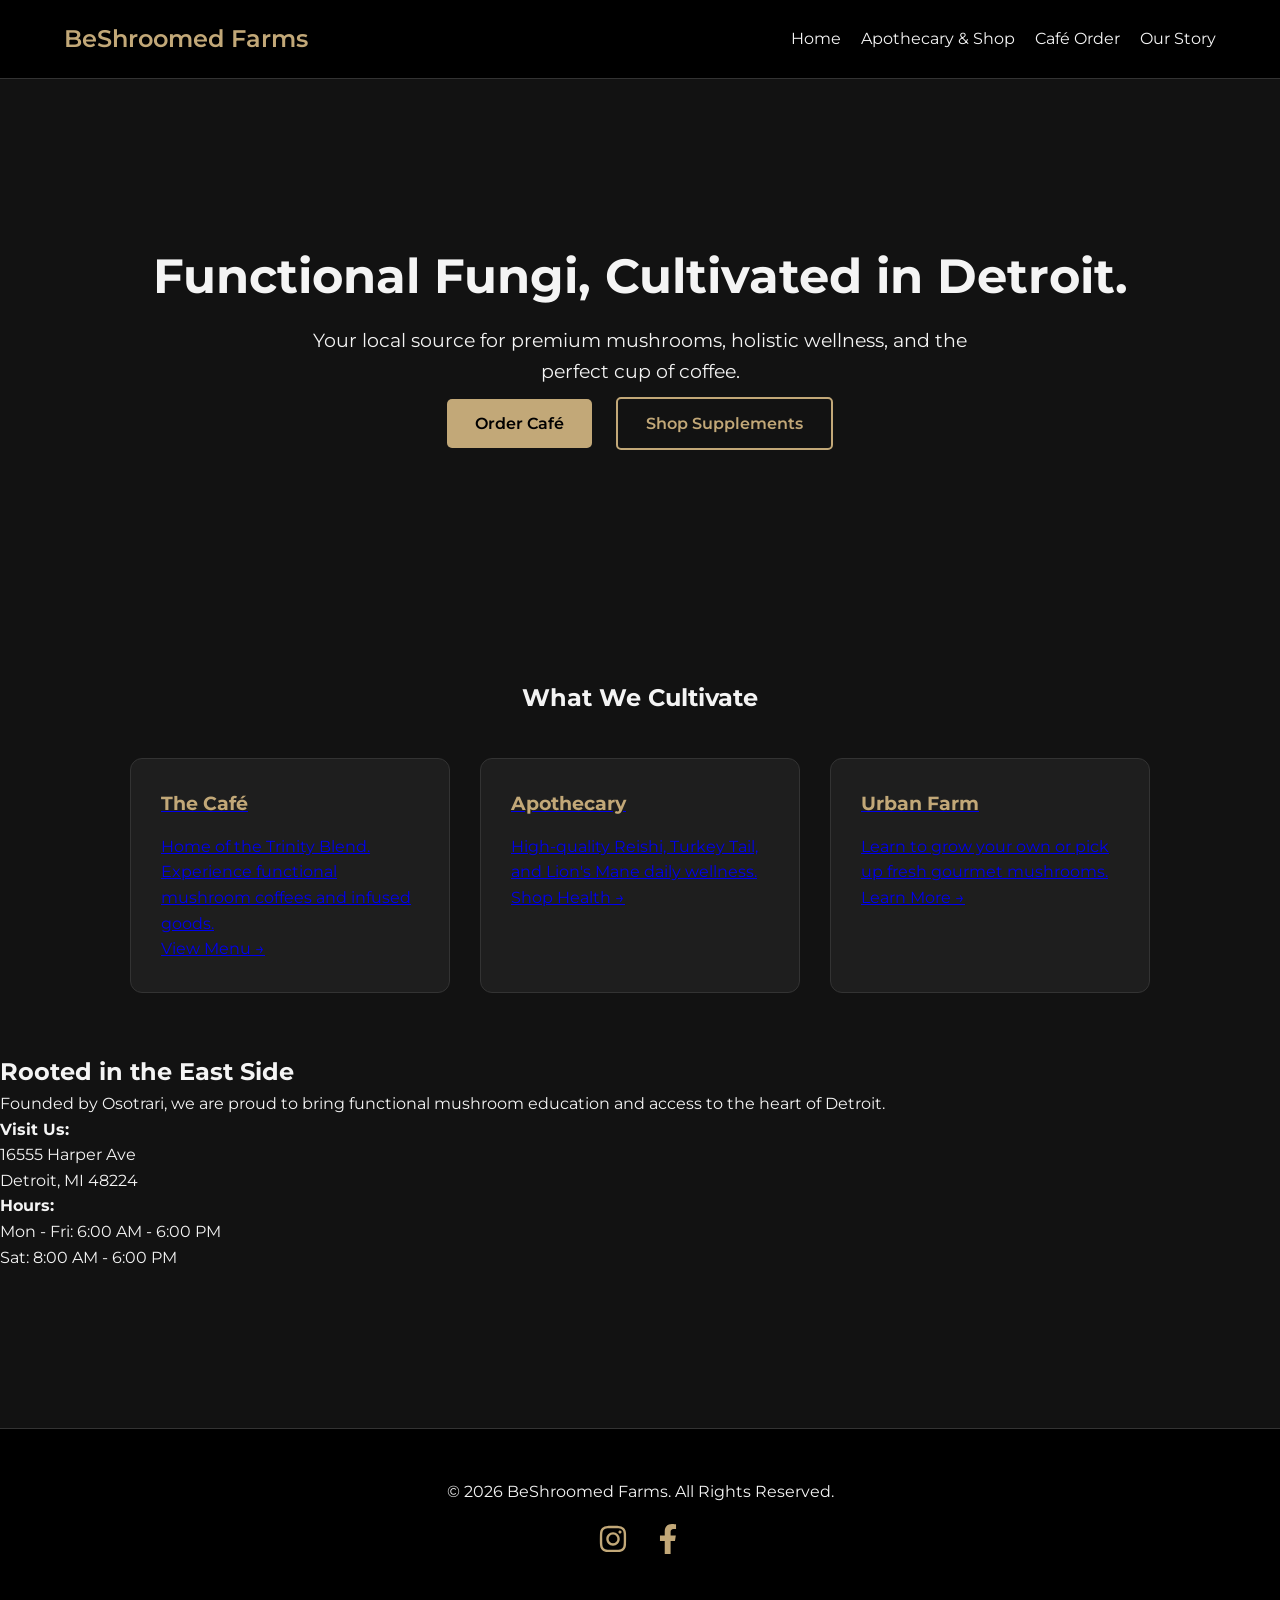
==== commit 8abfbc5c: "Update index.html" ====
--- a/index.html
+++ b/index.html
@@ -9,11 +9,13 @@
 </head>
 <body>
 
-    <header>
-        <div class="logo">BeShroomed Farms</div>
+   <header>
+        <a href="index.html" style="text-decoration: none;">
+            <div class="logo">BeShroomed Farms</div>
+        </a>
         <nav>
             <ul>
-                <li><a href="index.html" style="color: var(--accent-earth);">Home</a></li>
+                <li><a href="index.html">Home</a></li>
                 <li><a href="shop.html">Apothecary & Shop</a></li>
                 <li><a href="cafe.html">Café Order</a></li>
                 <li><a href="about.html">Our Story</a></li>
@@ -32,24 +34,28 @@
         </div>
     </section>
 
-    <section class="offerings">
+   <section class="offerings">
         <h2>What We Cultivate</h2>
         <div class="card-container">
-            <div class="card">
+            
+            <a href="cafe.html" class="card">
                 <h3>The Café</h3>
-                <p>Home of the Trinity Blend. Experience functional mushroom coffees, hot chocolates, and infused baked goods.</p>
-                <a href="cafe.html">View Menu &rarr;</a>
-            </div>
-            <div class="card">
+                <p>Home of the Trinity Blend. Experience functional mushroom coffees and infused goods.</p>
+                <span class="card-link">View Menu →</span>
+            </a>
+
+            <a href="shop.html" class="card">
                 <h3>Apothecary</h3>
-                <p>High-quality Reishi, Turkey Tail, and Lion's Mane capsules and tinctures for daily wellness.</p>
-                <a href="shop.html">Shop Health &rarr;</a>
-            </div>
-            <div class="card">
+                <p>High-quality Reishi, Turkey Tail, and Lion's Mane daily wellness.</p>
+                <span class="card-link">Shop Health →</span>
+            </a>
+
+            <a href="about.html" class="card">
                 <h3>Urban Farm</h3>
-                <p>Learn to grow your own with our kits, or pick up fresh gourmet mushrooms right from our indoor farm.</p>
-                <a href="about.html">Learn More &rarr;</a>
-            </div>
+                <p>Learn to grow your own or pick up fresh gourmet mushrooms.</p>
+                <span class="card-link">Learn More →</span>
+            </a>
+
         </div>
     </section>
 
--- a/styles.css
+++ b/styles.css
@@ -1,5 +1,5 @@
 /* =========================================
-   1. GLOBAL VARIABLES & BASE STYLES
+   1. CORE THEME & RESET
    ========================================= */
 :root {
     --bg-dark: #121212;
@@ -16,7 +16,7 @@
     font-family: 'Montserrat', sans-serif;
 }
 
-/* Hard reset to prevent horizontal scrolling on mobile */
+/* Hard Fix: No side-scrolling allowed */
 html, body {
     overflow-x: hidden;
     width: 100%;
@@ -26,7 +26,7 @@
 }
 
 /* =========================================
-   2. HEADER & NAVIGATION
+   2. NAVIGATION (Desktop)
    ========================================= */
 header {
     display: flex;
@@ -52,8 +52,7 @@
 nav a {
     color: var(--text-light);
     text-decoration: none;
-    font-weight: 400;
-    transition: color 0.3s;
+    transition: 0.3s;
 }
 
 nav a:hover {
@@ -61,278 +60,87 @@
 }
 
 /* =========================================
-   3. HERO SECTIONS (ALL PAGES) - MOCK PHOTOS
+   3. HERO SECTIONS
    ========================================= */
 .hero {
-    height: 70vh;
+    height: 60vh;
     display: flex;
     align-items: center;
     justify-content: center;
     text-align: center;
     padding: 0 20px;
-    /* Moody coffee roaster vibe */
-    background: linear-gradient(rgba(18, 18, 18, 0.8), rgba(18, 18, 18, 0.9)), url('https://images.unsplash.com/photo-1509042239860-f550ce710b93?auto=format&fit=crop&w=1920&q=80') center/cover;
+}
+
+/* The Detroit Banner - Homepage Only */
+.home-hero {
+    background: linear-gradient(rgba(18,18,18,0.7), rgba(18,18,18,0.8)), 
+                url('https://lh3.googleusercontent.com/p/AF1QipOTh_QWHGTacz_S_3UNFWfvf3haLOd4vmkIGgET=s680-w680-h510-rw') center/cover !important;
 }
 
 .cafe-hero {
-    height: 50vh; 
-    /* Dark, aesthetic cafe interior */
-    background: linear-gradient(rgba(18, 18, 18, 0.8), rgba(18, 18, 18, 0.9)), url('https://images.unsplash.com/photo-1554118811-1e0d58224f24?auto=format&fit=crop&w=1920&q=80') center/cover;
+    background: linear-gradient(rgba(18,18,18,0.8), rgba(18,18,18,0.9)), 
+                url('https://images.unsplash.com/photo-1554118811-1e0d58224f24?auto=format&fit=crop&w=1920&q=80') center/cover;
 }
 
 .about-hero {
-    height: 50vh;
-    /* Urban indoor farming setup */
-    background: linear-gradient(rgba(18, 18, 18, 0.8), rgba(18, 18, 18, 0.9)), url('https://images.unsplash.com/photo-1530836369250-ef71a3f5e48c?auto=format&fit=crop&w=1920&q=80') center/cover;
+    background: linear-gradient(rgba(18,18,18,0.8), rgba(18,18,18,0.9)), 
+                url('https://images.unsplash.com/photo-1530836369250-ef71a3f5e48c?auto=format&fit=crop&w=1920&q=80') center/cover;
 }
 
 .shop-hero {
-    height: 50vh;
-    /* Amber apothecary bottles */
-    background: linear-gradient(rgba(18, 18, 18, 0.8), rgba(18, 18, 18, 0.9)), url('https://images.unsplash.com/photo-1584308666744-24d5c474f2ae?auto=format&fit=crop&w=1920&q=80') center/cover;
-}
-
-.hero h1 {
-    font-size: 3rem;
-    margin-bottom: 15px;
-}
-
-.hero p {
-    font-size: 1.2rem;
-    max-width: 600px;
-    margin: 0 auto 30px;
-}
-
-/* =========================================
-   4. BUTTONS
-   ========================================= */
-.btn {
-    padding: 12px 24px;
-    text-decoration: none;
-    border-radius: 4px;
-    font-weight: 600;
-    transition: background 0.3s, color 0.3s;
-    margin: 0 10px;
-    display: inline-block;
-    border: none;
-    font-family: 'Montserrat', sans-serif;
-    font-size: 1rem;
-    cursor: pointer;
-}
-
-.primary-btn {
-    background-color: var(--accent-earth);
-    color: #000;
-}
-
-.primary-btn:hover {
-    background-color: var(--accent-hover);
-}
-
-.secondary-btn {
-    background-color: transparent;
-    border: 2px solid var(--accent-earth);
-    color: var(--accent-earth);
-}
-
-.secondary-btn:hover {
-    background-color: var(--accent-earth);
-    color: #000;
-}
-
-/* =========================================
-   5. HOME PAGE SPECIFIC
+    background: linear-gradient(rgba(18,18,18,0.8), rgba(18,18,18,0.9)), 
+                url('https://images.unsplash.com/photo-1584308666744-24d5c474f2ae?auto=format&fit=crop&w=1920&q=80') center/cover;
+}
+
+.hero h1 { font-size: 3rem; margin-bottom: 10px; }
+.hero p { font-size: 1.2rem; max-width: 700px; margin: 0 auto; }
+
+/* =========================================
+   4. HOME PAGE CARDS (Desktop)
    ========================================= */
 .offerings {
-    padding: 80px 5%;
+    padding: 60px 5%;
     text-align: center;
-}
-
-.offerings h2 {
-    margin-bottom: 40px;
-    font-size: 2rem;
 }
 
 .card-container {
     display: flex;
     justify-content: center;
     gap: 30px;
-    flex-wrap: wrap;
+    margin-top: 40px;
 }
 
 .card {
-    background-color: var(--card-bg);
+    background: var(--card-bg);
     padding: 30px;
-    border-radius: 8px;
-    width: 300px;
+    border-radius: 12px;
+    border: 1px solid #333;
+    width: 320px;
     text-align: left;
-    border: 1px solid #333;
-}
-
-.card h3 {
-    color: var(--accent-earth);
-    margin-bottom: 15px;
-}
-
-.card p {
-    margin-bottom: 20px;
-    font-size: 0.95rem;
-}
-
-.card a {
-    color: var(--text-light);
-    text-decoration: none;
-    font-weight: 600;
-    border-bottom: 1px solid var(--accent-earth);
-}
-
-.location-info {
-    display: flex;
-    padding: 80px 5%;
-    background-color: #000;
-    align-items: center;
-    gap: 40px;
-    flex-wrap: wrap;
-}
-
-.location-text {
-    flex: 1;
-    min-width: 300px;
-}
-
-.location-text h2 {
-    margin-bottom: 20px;
-    color: var(--accent-earth);
-}
-
-.location-text p {
-    margin-bottom: 15px;
-}
-
-.map-container {
-    flex: 1;
-    min-width: 300px;
-    height: 300px;
-    background-color: #333;
-    display: flex;
-    align-items: center;
-    justify-content: center;
-    border-radius: 8px;
-    overflow: hidden;
-}
-
-/* =========================================
-   6. CAFE PAGE SPECIFIC
-   ========================================= */
-.menu-container {
-    max-width: 800px;
+    transition: 0.3s;
+}
+
+.card:hover { transform: translateY(-5px); border-color: var(--accent-earth); }
+.card h3 { color: var(--accent-earth); margin-bottom: 15px; }
+.card a { color: #fff; text-decoration: none; font-weight: 600; border-bottom: 1px solid var(--accent-earth); }
+
+/* =========================================
+   5. SHARED PAGE LAYOUTS (Cafe & About)
+   ========================================= */
+.story-container, .menu-container {
+    max-width: 1100px;
     margin: 60px auto;
     padding: 0 20px;
 }
 
-.menu-category {
-    margin-bottom: 50px;
-}
-
-.menu-category h2 {
-    color: var(--accent-earth);
-    border-bottom: 2px solid #333;
-    padding-bottom: 10px;
-    margin-bottom: 10px;
-}
-
-.category-desc {
-    font-style: italic;
-    color: #aaa;
-    margin-bottom: 25px;
-}
-
-.menu-item {
-    display: flex;
-    align-items: center; 
-    gap: 20px; 
-    margin-bottom: 30px; 
-    padding-bottom: 20px;
-    border-bottom: 1px dashed #333;
-}
-
-.menu-item-img {
-    width: 100px; 
-    height: 100px; 
-    object-fit: cover; 
-    border-radius: 8px; 
-    border: 2px solid var(--accent-earth); 
-}
-
-.item-content {
-    display: flex;
-    justify-content: space-between; 
-    align-items: baseline;
-    width: 100%; 
-}
-
-.item-details h3 {
-    font-size: 1.2rem;
-    color: var(--text-light);
-}
-
-.item-details p {
-    font-size: 0.9rem;
-    color: #bbb;
-    margin-top: 5px;
-    max-width: 85%; 
-}
-
-.item-price {
-    font-weight: 600;
-    color: var(--accent-earth);
-    font-size: 1.1rem;
-    white-space: nowrap; 
-}
-
-.order-integration {
-    text-align: center;
-    padding: 60px 20px;
-    background-color: var(--card-bg);
-    margin-bottom: 0;
-}
-
-/* =========================================
-   7. ABOUT PAGE SPECIFIC
-   ========================================= */
-.story-container {
-    max-width: 1000px;
-    margin: 80px auto;
-    padding: 0 20px;
-}
-
-.story-block {
+.story-block, .menu-item {
     display: flex;
     align-items: center;
     gap: 50px;
-    margin-bottom: 80px;
-}
-
-.reverse-block {
-    flex-direction: row-reverse;
-}
-
-.story-text {
-    flex: 1;
-}
-
-.story-text h2 {
-    color: var(--accent-earth);
-    margin-bottom: 20px;
-    font-size: 2.2rem;
-    line-height: 1.2;
-}
-
-.story-text p {
-    margin-bottom: 15px;
-    font-size: 1.1rem;
-    color: #ccc;
-}
+    margin-bottom: 60px;
+}
+
+.reverse-block { flex-direction: row-reverse; }
 
 .story-img, .story-video {
     flex: 1;
@@ -340,323 +148,149 @@
     max-width: 500px;
     height: 400px;
     object-fit: cover;
-    border-radius: 8px;
+    border-radius: 10px;
     border: 2px solid #333;
-    background-color: #000; 
-}
-
-/* =========================================
-   8. CONTACT FORM STYLES
-   ========================================= */
-.contact-section {
-    background-color: var(--card-bg);
-    padding: 60px 20px;
-    border-top: 1px solid #333;
-}
-
-.contact-container {
-    max-width: 600px;
-    margin: 0 auto;
+}
+
+/* =========================================
+   6. SHOP & APOTHECARY
+   ========================================= */
+.filter-container { display: flex; justify-content: center; gap: 15px; margin-bottom: 40px; }
+.filter-btn {
+    background: transparent; border: 2px solid var(--accent-earth); color: #fff;
+    padding: 10px 25px; border-radius: 25px; cursor: pointer;
+}
+.filter-btn.active { background: var(--accent-earth); color: #000; }
+
+.product-grid { display: grid; grid-template-columns: repeat(auto-fit, minmax(280px, 1fr)); gap: 30px; padding: 20px; }
+.product-card { background: var(--card-bg); padding: 25px; border-radius: 10px; text-align: center; border: 1px solid #333; }
+.product-card.hide { display: none; }
+.product-img { width: 100%; height: 220px; object-fit: cover; border-radius: 6px; margin-bottom: 20px; }
+
+/* =========================================
+   7. FOOTER
+   ========================================= */
+footer { padding: 50px; background: #000; text-align: center; border-top: 1px solid #333; }
+.social-links { display: flex; justify-content: center; gap: 25px; margin-top: 20px; }
+.social-icon { width: 30px; height: 30px; fill: var(--accent-earth); transition: 0.3s; }
+.social-icon:hover { transform: scale(1.2); fill: var(--accent-hover); }
+
+/* =========================================
+   UNIVERSAL BUTTON STYLES
+   ========================================= */
+.btn {
+    display: inline-block;
+    padding: 12px 28px;
+    border-radius: 5px; /* Gives it that clean button shape */
+    font-weight: 600;
+    text-decoration: none;
+    transition: all 0.3s ease;
+    cursor: pointer;
+    border: none;
+    margin: 10px; /* Space between buttons */
+    font-size: 1rem;
     text-align: center;
 }
 
-.contact-container h2 {
-    color: var(--accent-earth);
-    margin-bottom: 10px;
-}
-
-.contact-container p {
-    margin-bottom: 30px;
-    color: #ccc;
-}
-
-.contact-form {
-    display: flex;
-    flex-direction: column;
-    gap: 15px;
-}
-
-.input-group input, 
-.input-group select, 
-.input-group textarea {
-    width: 100%;
-    padding: 15px;
-    background-color: #121212;
-    border: 1px solid #333;
-    border-radius: 4px;
-    color: var(--text-light);
-    font-family: 'Montserrat', sans-serif;
-}
-
-.input-group input:focus, 
-.input-group select:focus, 
-.input-group textarea:focus {
-    outline: none;
-    border-color: var(--accent-earth);
-}
-
-/* =========================================
-   9. SHOP PAGE SPECIFIC (WITH FILTERS)
-   ========================================= */
-.shop-container {
-    max-width: 1200px;
-    margin: 60px auto;
-    padding: 0 20px;
-}
-
-.shop-category-title {
-    color: var(--accent-earth);
-    border-bottom: 2px solid #333;
-    padding-bottom: 10px;
-    margin-bottom: 40px;
-    font-size: 2rem;
-    margin-top: 60px;
-}
-
-.filter-container {
-    display: flex;
-    justify-content: center;
-    gap: 15px;
-    margin-bottom: 40px;
-    flex-wrap: wrap;
-}
-
-.filter-btn {
+/* The Solid Button */
+.primary-btn {
+    background-color: var(--accent-earth);
+    color: #000 !important; /* Forces text to be black for readability */
+}
+
+.primary-btn:hover {
+    background-color: var(--accent-hover);
+    transform: translateY(-2px); /* Slight lift on hover */
+}
+
+/* The Outlined Button */
+.secondary-btn {
     background-color: transparent;
     border: 2px solid var(--accent-earth);
-    color: var(--text-light);
-    padding: 8px 24px;
-    border-radius: 30px;
-    cursor: pointer;
-    transition: all 0.3s ease;
-    font-size: 1rem;
-}
-
-.filter-btn:hover, 
-.filter-btn.active {
+    color: var(--accent-earth) !important;
+}
+
+.secondary-btn:hover {
     background-color: var(--accent-earth);
-    color: #000;
-}
-
-.product-card.hide {
-    display: none;
-}
-
-.product-grid {
-    display: grid;
-    grid-template-columns: repeat(auto-fit, minmax(300px, 1fr));
-    gap: 40px;
-}
-
-.product-card {
-    background-color: var(--card-bg);
-    border: 1px solid #333;
-    border-radius: 8px;
-    padding: 20px;
-    text-align: center;
-    transition: transform 0.3s ease, box-shadow 0.3s ease;
-    display: flex;
-    flex-direction: column;
-}
-
-.product-card:hover {
-    transform: translateY(-5px);
-    box-shadow: 0 8px 15px rgba(0, 0, 0, 0.5);
-}
-
-.product-img {
-    width: 100%;
-    height: 250px;
-    object-fit: cover;
-    border-radius: 4px;
-    margin-bottom: 20px;
-    border: 2px solid #222;
-}
-
-.product-title {
-    font-size: 1.3rem;
-    color: var(--text-light);
-    margin-bottom: 10px;
-}
-
-.product-desc {
-    font-size: 0.95rem;
-    color: #bbb;
-    margin-bottom: 20px;
-    flex-grow: 1; 
-}
-
-.product-price {
-    font-size: 1.4rem;
-    color: var(--accent-earth);
-    font-weight: 600;
-    margin-bottom: 20px;
-}
-
-.add-to-cart {
-    width: 100%;
-    margin: 0;
-}
-
-/* =========================================
-   10. JAVASCRIPT TOAST NOTIFICATION
-   ========================================= */
-.toast {
-    visibility: hidden; 
-    min-width: 250px;
-    background-color: var(--accent-earth);
-    color: #000;
-    text-align: center;
-    border-radius: 4px;
-    padding: 16px;
-    position: fixed;
-    z-index: 1000;
-    left: 50%;
-    bottom: 30px;
-    transform: translateX(-50%); 
-    font-weight: 600;
-    box-shadow: 0px 4px 15px rgba(0, 0, 0, 0.5);
-    opacity: 0;
-    transition: opacity 0.3s, bottom 0.3s;
-}
-
-.toast.show {
-    visibility: visible;
-    opacity: 1;
-    bottom: 50px; 
-}
-
-/* =========================================
-   11. FOOTER & SOCIAL ICONS
-   ========================================= */
-footer {
-    text-align: center;
-    padding: 30px;
-    background-color: #0a0a0a;
-    border-top: 1px solid #333;
-}
-
-.social-links {
-    margin-top: 20px;
-    display: flex;
-    justify-content: center;
-    gap: 25px;
-}
-
-.social-icon {
-    width: 30px; 
-    height: 30px;
-    fill: var(--accent-earth); 
-    transition: fill 0.3s ease, transform 0.3s ease;
-}
-
-.social-links a:hover .social-icon {
-    fill: var(--accent-hover);
-    transform: scale(1.1); 
-}
-
-/* =========================================
-   12. MASTER MOBILE OPTIMIZATION (Max-Width: 768px)
+    color: #000 !important;
+}
+
+/* Mobile Fix: Make buttons stack and fill width */
+@media (max-width: 768px) {
+    .cta-buttons {
+        display: flex;
+        flex-direction: column;
+        align-items: center;
+        width: 100%;
+        padding: 0 20px;
+    }
+    .btn {
+        width: 100%;
+        margin: 10px 0;
+    }
+}
+
+/* =========================================
+   8. MOBILE OPTIMIZATION (THE BIG FIX)
    ========================================= */
 @media (max-width: 768px) {
     
-    /* Center and stack the header so links don't get squished */
+    /* Header Fix: Stack vertically so nothing overflows */
     header {
         flex-direction: column;
+        padding: 25px 20px;
+        text-align: center;
+    }
+
+    .logo { margin-bottom: 20px; font-size: 1.8rem; }
+
+    nav ul {
+        flex-direction: column;
+        gap: 15px;
+    }
+
+    /* Hero Fix: Scale text for smaller screens */
+    .hero h1 { font-size: 2.2rem; }
+    .hero p { font-size: 1rem; }
+
+    /* Home Page Cards Fix: FORCE THEM TO BE CARDS */
+    .card-container {
+        flex-direction: column;
         align-items: center;
-        padding: 20px 5%;
-        width: 100%;
-    }
-
-    .logo {
-        margin-bottom: 15px;
+        gap: 25px;
+        padding: 0 10px;
+    }
+
+    .card {
+        width: 100%;
+        max-width: 340px; /* Limits width so it looks like a card, not a banner */
+        margin: 0 auto;
+        display: block; /* Ensures it acts as a container */
+        background-color: var(--card-bg) !important;
+        border: 1px solid #333 !important;
+        visibility: visible;
+    }
+
+    /* About & Cafe Page Stacking */
+    .story-block, .reverse-block, .menu-item {
+        flex-direction: column;
         text-align: center;
-        font-size: 1.8rem;
-    }
-
-    nav ul {
-        flex-direction: column;
-        align-items: center;
-        gap: 15px;
-        width: 100%;
-    }
-
-    /* Shrink large hero typography */
-    .hero h1 {
-        font-size: 2rem;
-        line-height: 1.2;
-    }
-
-    .hero p {
-        font-size: 1rem;
-    }
-
-    .offerings h2, .shop-category-title, .story-text h2 {
-        font-size: 1.6rem;
-    }
-
-    /* Stack hero buttons nicely */
+        gap: 30px;
+    }
+
+    .story-img, .story-video {
+        max-width: 100%;
+        height: 300px;
+    }
+
+    /* Button stack for mobile */
     .cta-buttons {
         display: flex;
         flex-direction: column;
         gap: 15px;
-        padding: 0 20px;
-    }
-
-    .btn {
-        margin: 0;
-        width: 100%;
-    }
-
-    /* Adjust padding to save space on small screens */
-    .offerings {
-        padding: 50px 5%;
-    }
-
-    .card {
-        width: 100%;
-        max-width: 350px;
-        padding: 20px;
-    }
-
-    .location-info {
-        padding: 50px 5%;
-        gap: 30px;
-    }
-
-    .map-container {
-        height: 250px;
-    }
-
-    .shop-container, .story-container {
-        margin: 40px auto;
-    }
-
-    /* Cafe mobile adjustments */
-    .menu-item {
-        flex-direction: column; 
-        align-items: flex-start;
-    }
-
-    .menu-item-img {
-        width: 100%; 
-        height: 200px;
-    }
-
-    .item-content {
-        flex-direction: column;
-        gap: 10px;
-    }
-
-    /* About page mobile adjustments */
-    .story-block, .reverse-block {
-        flex-direction: column; 
-        text-align: center;
-        gap: 30px;
-        margin-bottom: 60px;
-    }
-
-    .story-img, .story-video {
-        height: 300px;
-    }
-}
+        width: 100%;
+        padding: 0 30px;
+    }
+    
+    .btn { margin: 0 !important; width: 100%; }
+}
